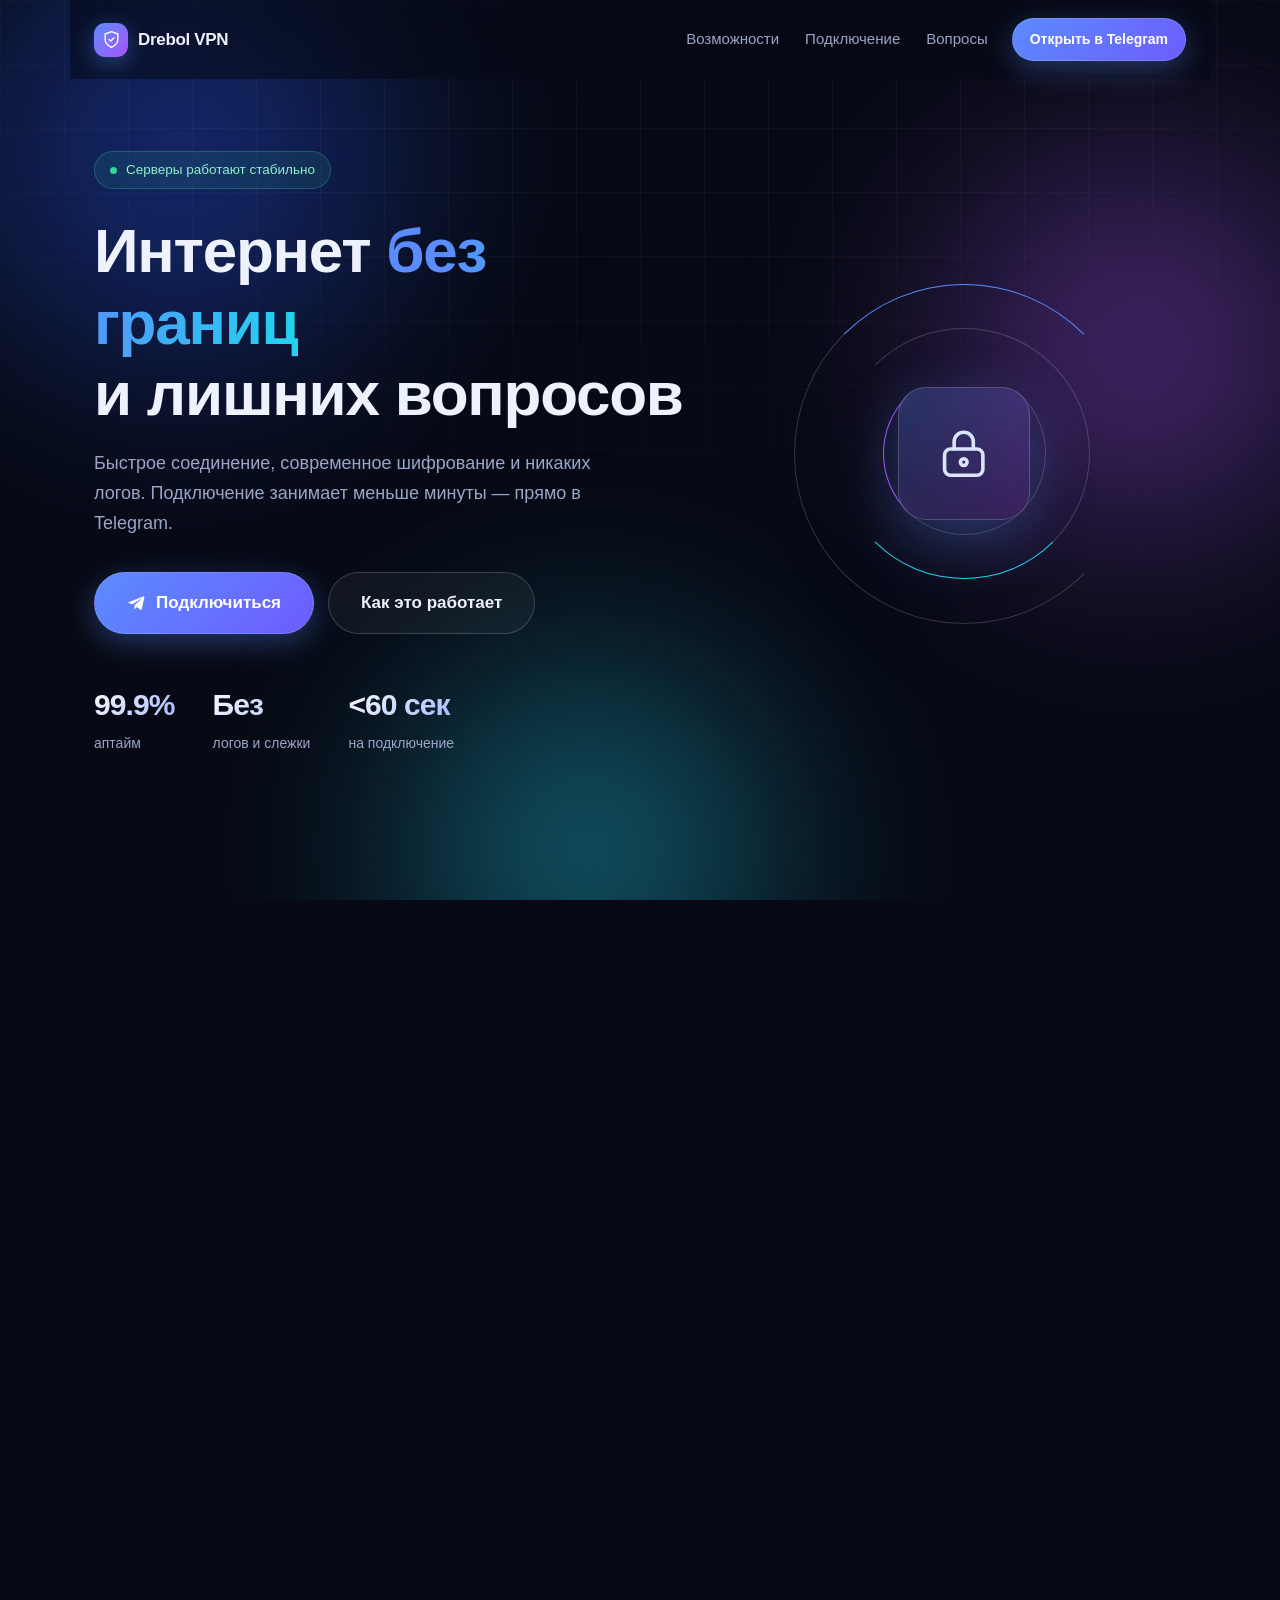
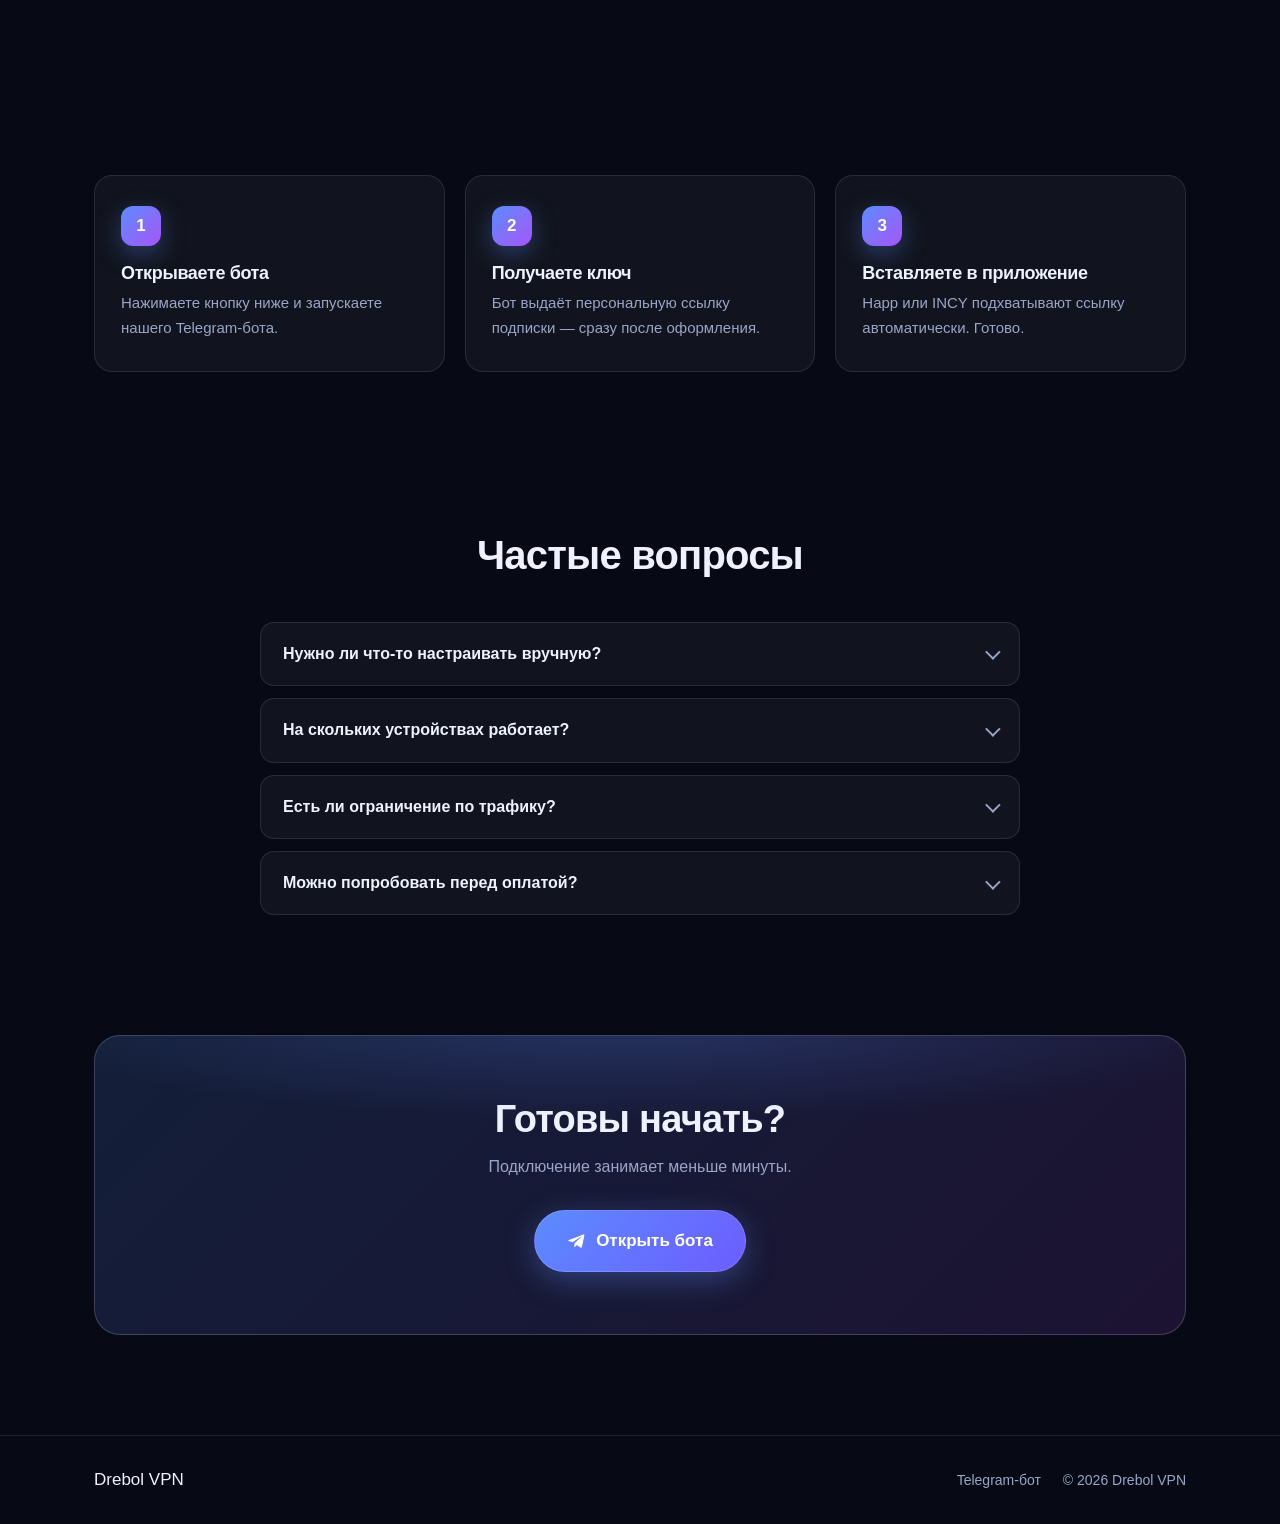
==== site/index.html @ 860ee82a "Add files via upload" ====
<!DOCTYPE html>
<html lang="ru">
<head>
<meta charset="UTF-8">
<meta name="viewport" content="width=device-width, initial-scale=1">
<title>Drebol VPN</title>
<meta name="description" content="Быстрый и безопасный VPN. Подключение за минуту, без логов и ограничений скорости.">
<meta name="theme-color" content="#070a14">
<meta property="og:title" content="Drebol VPN">
<meta property="og:description" content="Быстрый и безопасный VPN. Подключение за минуту.">
<meta property="og:type" content="website">
<link rel="preconnect" href="https://fonts.googleapis.com">
<link rel="stylesheet" href="style.css">
</head>
<body>

<div class="aurora" aria-hidden="true">
  <span class="blob b1"></span>
  <span class="blob b2"></span>
  <span class="blob b3"></span>
  <div class="grid-overlay"></div>
</div>

<header class="nav">
  <a class="brand" href="#top">
    <span class="brand-mark" aria-hidden="true">
      <svg viewBox="0 0 24 24" fill="none" stroke="currentColor" stroke-width="1.8" stroke-linecap="round" stroke-linejoin="round">
        <path d="M12 22s8-4 8-10V5l-8-3-8 3v7c0 6 8 10 8 10z"/>
        <path d="M9 12l2 2 4-4"/>
      </svg>
    </span>
    <span class="brand-name" data-cfg="siteName">Drebol VPN</span>
  </a>
  <nav class="nav-links">
    <a href="#features">Возможности</a>
    <a href="#how">Подключение</a>
    <a href="#faq">Вопросы</a>
  </nav>
  <a class="btn btn-sm" data-bot-link href="#" rel="noopener">Открыть в Telegram</a>
</header>

<main id="top">

  <section class="hero">
    <div class="hero-inner reveal">
      <span class="pill">
        <span class="dot"></span>
        Серверы работают стабильно
      </span>

      <h1>
        Интернет <span class="grad">без границ</span><br>
        и лишних вопросов
      </h1>

      <p class="lead">
        Быстрое соединение, современное шифрование и никаких логов.
        Подключение занимает меньше минуты — прямо в Telegram.
      </p>

      <div class="cta-row">
        <a class="btn btn-lg" data-bot-link href="#" rel="noopener">
          <svg class="tg" viewBox="0 0 24 24" fill="currentColor" aria-hidden="true">
            <path d="M21.9 4.3 18.8 19c-.2 1-.9 1.3-1.7.8l-4.7-3.5-2.3 2.2c-.3.3-.5.5-1 .5l.4-4.9 8.9-8c.4-.3-.1-.5-.6-.2L6.9 13 2.3 11.5c-1-.3-1-1 .2-1.5l18-7c.8-.3 1.6.2 1.4 1.3z"/>
          </svg>
          Подключиться
        </a>
        <a class="btn btn-ghost btn-lg" href="#how">Как это работает</a>
      </div>

      <div class="stats">
        <div class="stat">
          <b data-count="99.9" data-suffix="%">0%</b>
          <span>аптайм</span>
        </div>
        <div class="stat">
          <b data-count="0" data-suffix="" data-text="Без">Без</b>
          <span>логов и слежки</span>
        </div>
        <div class="stat">
          <b data-count="60" data-prefix="&lt;" data-suffix=" сек">0</b>
          <span>на подключение</span>
        </div>
      </div>
    </div>

    <div class="hero-visual reveal" aria-hidden="true">
      <div class="orb">
        <div class="ring r1"></div>
        <div class="ring r2"></div>
        <div class="ring r3"></div>
        <div class="core">
          <svg viewBox="0 0 24 24" fill="none" stroke="currentColor" stroke-width="1.5" stroke-linecap="round" stroke-linejoin="round">
            <rect x="4" y="10" width="16" height="11" rx="2.5"/>
            <path d="M8 10V7a4 4 0 0 1 8 0v3"/>
            <circle cx="12" cy="15.5" r="1.4"/>
          </svg>
        </div>
      </div>
    </div>
  </section>

  <section id="features" class="section">
    <h2 class="reveal">Почему выбирают нас</h2>
    <p class="section-sub reveal">Всё, что нужно от VPN — и ничего лишнего.</p>

    <div class="cards">
      <article class="card reveal">
        <div class="ic ic-bolt">
          <svg viewBox="0 0 24 24" fill="none" stroke="currentColor" stroke-width="1.7" stroke-linecap="round" stroke-linejoin="round"><path d="M13 2 4.5 13.5H11l-1 8.5 8.5-11.5H12l1-8.5z"/></svg>
        </div>
        <h3>Высокая скорость</h3>
        <p>Современный протокол и незагруженные каналы. Видео в 4K и звонки без фризов.</p>
      </article>

      <article class="card reveal">
        <div class="ic ic-shield">
          <svg viewBox="0 0 24 24" fill="none" stroke="currentColor" stroke-width="1.7" stroke-linecap="round" stroke-linejoin="round"><path d="M12 22s8-4 8-10V5l-8-3-8 3v7c0 6 8 10 8 10z"/></svg>
        </div>
        <h3>Надёжное шифрование</h3>
        <p>Трафик защищён от провайдера и владельцев публичных Wi-Fi сетей.</p>
      </article>

      <article class="card reveal">
        <div class="ic ic-eye">
          <svg viewBox="0 0 24 24" fill="none" stroke="currentColor" stroke-width="1.7" stroke-linecap="round" stroke-linejoin="round"><path d="M2 12s3.6-7 10-7 10 7 10 7-3.6 7-10 7-10-7-10-7z"/><circle cx="12" cy="12" r="3"/><path d="M3 3l18 18"/></svg>
        </div>
        <h3>Без логов</h3>
        <p>Мы не храним историю посещений и не передаём данные третьим лицам.</p>
      </article>

      <article class="card reveal">
        <div class="ic ic-devices">
          <svg viewBox="0 0 24 24" fill="none" stroke="currentColor" stroke-width="1.7" stroke-linecap="round" stroke-linejoin="round"><rect x="2" y="4" width="14" height="10" rx="2"/><rect x="17" y="8" width="5" height="12" rx="1.5"/><path d="M6 18h6"/></svg>
        </div>
        <h3>Любые устройства</h3>
        <p>iOS, Android, Windows и macOS. Одна подписка — все ваши гаджеты.</p>
      </article>

      <article class="card reveal">
        <div class="ic ic-globe">
          <svg viewBox="0 0 24 24" fill="none" stroke="currentColor" stroke-width="1.7" stroke-linecap="round" stroke-linejoin="round"><circle cx="12" cy="12" r="9"/><path d="M3 12h18M12 3c2.5 3 2.5 15 0 18M12 3c-2.5 3-2.5 15 0 18"/></svg>
        </div>
        <h3>Доступ к сервисам</h3>
        <p>Привычные сайты и приложения работают так, как должны работать.</p>
      </article>

      <article class="card reveal">
        <div class="ic ic-chat">
          <svg viewBox="0 0 24 24" fill="none" stroke="currentColor" stroke-width="1.7" stroke-linecap="round" stroke-linejoin="round"><path d="M21 12a8 8 0 0 1-11.6 7.1L3 21l1.9-6.4A8 8 0 1 1 21 12z"/></svg>
        </div>
        <h3>Живая поддержка</h3>
        <p>Пишите прямо в бот — отвечаем быстро и по делу, без роботов.</p>
      </article>
    </div>
  </section>

  <section id="how" class="section">
    <h2 class="reveal">Три шага до подключения</h2>
    <p class="section-sub reveal">Ничего настраивать вручную не придётся.</p>

    <ol class="steps">
      <li class="step reveal">
        <span class="num">1</span>
        <h3>Открываете бота</h3>
        <p>Нажимаете кнопку ниже и запускаете нашего Telegram-бота.</p>
      </li>
      <li class="step reveal">
        <span class="num">2</span>
        <h3>Получаете ключ</h3>
        <p>Бот выдаёт персональную ссылку подписки — сразу после оформления.</p>
      </li>
      <li class="step reveal">
        <span class="num">3</span>
        <h3>Вставляете в приложение</h3>
        <p>Happ или INCY подхватывают ссылку автоматически. Готово.</p>
      </li>
    </ol>
  </section>

  <section id="faq" class="section">
    <h2 class="reveal">Частые вопросы</h2>

    <div class="faq">
      <details class="reveal">
        <summary>Нужно ли что-то настраивать вручную?</summary>
        <p>Нет. Бот выдаёт готовую ссылку подписки — её достаточно вставить в приложение, остальное произойдёт само.</p>
      </details>
      <details class="reveal">
        <summary>На скольких устройствах работает?</summary>
        <p>Одна подписка работает на ваших устройствах одновременно — точное количество указано в боте при оформлении.</p>
      </details>
      <details class="reveal">
        <summary>Есть ли ограничение по трафику?</summary>
        <p>Актуальные условия по трафику и скорости всегда показаны в боте в разделе «Цены».</p>
      </details>
      <details class="reveal">
        <summary>Можно попробовать перед оплатой?</summary>
        <p>Да, доступен пробный период. Запросить его можно прямо в боте в пару нажатий.</p>
      </details>
    </div>
  </section>

  <section class="final reveal">
    <div class="final-card">
      <h2>Готовы начать?</h2>
      <p>Подключение занимает меньше минуты.</p>
      <a class="btn btn-lg" data-bot-link href="#" rel="noopener">
        <svg class="tg" viewBox="0 0 24 24" fill="currentColor" aria-hidden="true">
          <path d="M21.9 4.3 18.8 19c-.2 1-.9 1.3-1.7.8l-4.7-3.5-2.3 2.2c-.3.3-.5.5-1 .5l.4-4.9 8.9-8c.4-.3-.1-.5-.6-.2L6.9 13 2.3 11.5c-1-.3-1-1 .2-1.5l18-7c.8-.3 1.6.2 1.4 1.3z"/>
        </svg>
        Открыть бота
      </a>
    </div>
  </section>

</main>

<footer class="foot">
  <div class="foot-in">
    <span class="brand-name" data-cfg="siteName">Drebol VPN</span>
    <div class="foot-links">
      <a data-cfg-href="privacyUrl" data-hide-empty href="#">Политика конфиденциальности</a>
      <a data-cfg-href="termsUrl" data-hide-empty href="#">Пользовательское соглашение</a>
      <a data-bot-link href="#" rel="noopener">Telegram-бот</a>
    </div>
    <span class="copy">© <span id="year"></span> <span data-cfg="siteName">Drebol VPN</span></span>
  </div>
</footer>

<script src="config.js"></script>
<script src="app.js"></script>
</body>
</html>
---- site/style.css ----
/* Drebol VPN — визитная карточка. Без внешних зависимостей. */

:root{
  --bg:#070a14;
  --bg-2:#0b1020;
  --card:rgba(255,255,255,.045);
  --stroke:rgba(255,255,255,.10);
  --stroke-2:rgba(255,255,255,.18);
  --text:#eef2ff;
  --muted:#9aa6c7;
  --accent:#5b8cff;
  --accent-2:#22d3ee;
  --accent-3:#a855f7;
  --ok:#34d399;
  --radius:18px;
  --maxw:1140px;
}

*{box-sizing:border-box}
html{scroll-behavior:smooth}

body{
  margin:0;
  background:var(--bg);
  color:var(--text);
  font:16px/1.65 -apple-system,BlinkMacSystemFont,"Segoe UI",Roboto,"Helvetica Neue",Arial,sans-serif;
  -webkit-font-smoothing:antialiased;
  overflow-x:hidden;
}

a{color:inherit;text-decoration:none}
h1,h2,h3{line-height:1.15;margin:0;letter-spacing:-.02em}
p{margin:0}

/* ── Фон ─────────────────────────────────────────────────────────── */

.aurora{position:fixed;inset:0;z-index:0;overflow:hidden;pointer-events:none}

.blob{
  position:absolute;
  border-radius:50%;
  filter:blur(90px);
  opacity:.5;
  will-change:transform;
}
.b1{width:52vw;height:52vw;left:-12vw;top:-14vw;background:radial-gradient(circle,#2b5cff,transparent 68%);animation:drift1 22s ease-in-out infinite}
.b2{width:46vw;height:46vw;right:-12vw;top:6vh;background:radial-gradient(circle,#a855f7,transparent 68%);animation:drift2 27s ease-in-out infinite}
.b3{width:44vw;height:44vw;left:24vw;bottom:-18vw;background:radial-gradient(circle,#22d3ee,transparent 68%);animation:drift3 31s ease-in-out infinite}

@keyframes drift1{0%,100%{transform:translate(0,0) scale(1)}50%{transform:translate(7vw,5vh) scale(1.12)}}
@keyframes drift2{0%,100%{transform:translate(0,0) scale(1)}50%{transform:translate(-6vw,7vh) scale(1.08)}}
@keyframes drift3{0%,100%{transform:translate(0,0) scale(1)}50%{transform:translate(4vw,-6vh) scale(1.15)}}

.grid-overlay{
  position:absolute;inset:0;
  background-image:linear-gradient(rgba(255,255,255,.035) 1px,transparent 1px),
                   linear-gradient(90deg,rgba(255,255,255,.035) 1px,transparent 1px);
  background-size:64px 64px;
  mask-image:radial-gradient(ellipse 80% 60% at 50% 0%,#000 40%,transparent 100%);
  -webkit-mask-image:radial-gradient(ellipse 80% 60% at 50% 0%,#000 40%,transparent 100%);
}

/* ── Навигация ───────────────────────────────────────────────────── */

.nav{
  position:sticky;top:0;z-index:50;
  display:flex;align-items:center;gap:24px;
  max-width:var(--maxw);margin:0 auto;
  padding:18px 24px;
  backdrop-filter:blur(14px);
  -webkit-backdrop-filter:blur(14px);
}
.nav::after{
  content:"";position:absolute;inset:0;z-index:-1;
  background:rgba(7,10,20,.55);
  border-bottom:1px solid transparent;
  transition:border-color .3s,background .3s;
}
.nav.stuck::after{border-bottom-color:var(--stroke);background:rgba(7,10,20,.82)}

.brand{display:flex;align-items:center;gap:10px;font-weight:700;letter-spacing:-.02em}
.brand-mark{
  display:grid;place-items:center;width:34px;height:34px;border-radius:11px;
  background:linear-gradient(135deg,var(--accent),var(--accent-3));
  color:#fff;box-shadow:0 6px 22px rgba(91,140,255,.4);
}
.brand-mark svg{width:19px;height:19px}
.brand-name{font-size:17px}

.nav-links{display:flex;gap:26px;margin-left:auto;color:var(--muted);font-size:15px}
.nav-links a{position:relative;transition:color .2s}
.nav-links a:hover{color:var(--text)}
.nav-links a::after{
  content:"";position:absolute;left:0;right:100%;bottom:-6px;height:1.5px;
  background:linear-gradient(90deg,var(--accent),var(--accent-2));
  transition:right .28s cubic-bezier(.4,0,.2,1);
}
.nav-links a:hover::after{right:0}

/* ── Кнопки ──────────────────────────────────────────────────────── */

.btn{
  --shadow:0 8px 30px rgba(91,140,255,.35);
  display:inline-flex;align-items:center;justify-content:center;gap:10px;
  padding:12px 22px;border-radius:999px;
  background:linear-gradient(135deg,var(--accent),#6d5cff);
  color:#fff;font-weight:600;font-size:15px;
  border:1px solid rgba(255,255,255,.14);
  box-shadow:var(--shadow);
  cursor:pointer;
  transition:transform .22s cubic-bezier(.34,1.56,.64,1),box-shadow .22s,filter .22s;
  white-space:nowrap;
}
.btn:hover{transform:translateY(-2px);box-shadow:0 14px 40px rgba(91,140,255,.5);filter:brightness(1.06)}
.btn:active{transform:translateY(0) scale(.98)}
.btn-sm{padding:9px 17px;font-size:14px}
.btn-lg{padding:16px 32px;font-size:17px}
.btn .tg{width:19px;height:19px;flex:none}

.btn-ghost{
  background:var(--card);
  border:1px solid var(--stroke-2);
  box-shadow:none;
  color:var(--text);
}
.btn-ghost:hover{background:rgba(255,255,255,.09);box-shadow:none}

/* ── Hero ────────────────────────────────────────────────────────── */

main{position:relative;z-index:1}

.hero{
  max-width:var(--maxw);margin:0 auto;
  padding:72px 24px 90px;
  display:grid;grid-template-columns:1.15fr .85fr;gap:48px;align-items:center;
}

.pill{
  display:inline-flex;align-items:center;gap:9px;
  padding:7px 15px;border-radius:999px;
  background:rgba(52,211,153,.10);
  border:1px solid rgba(52,211,153,.28);
  color:#8ef0c8;font-size:13.5px;font-weight:500;
  margin-bottom:26px;
}
.dot{
  width:7px;height:7px;border-radius:50%;background:var(--ok);
  box-shadow:0 0 0 0 rgba(52,211,153,.6);
  animation:pulse 2.2s infinite;
}
@keyframes pulse{
  0%{box-shadow:0 0 0 0 rgba(52,211,153,.55)}
  70%{box-shadow:0 0 0 9px rgba(52,211,153,0)}
  100%{box-shadow:0 0 0 0 rgba(52,211,153,0)}
}

h1{font-size:clamp(38px,5.4vw,62px);font-weight:800;margin-bottom:20px}
.grad{
  background:linear-gradient(100deg,var(--accent) 10%,var(--accent-2) 50%,var(--accent-3) 90%);
  -webkit-background-clip:text;background-clip:text;color:transparent;
  background-size:200% auto;
  animation:shine 6s linear infinite;
}
@keyframes shine{to{background-position:200% center}}

.lead{color:var(--muted);font-size:18px;max-width:52ch;margin-bottom:34px}

.cta-row{display:flex;gap:14px;flex-wrap:wrap;margin-bottom:46px}

.stats{display:flex;gap:38px;flex-wrap:wrap}
.stat b{
  display:block;font-size:30px;font-weight:800;letter-spacing:-.03em;
  background:linear-gradient(135deg,#fff,#9fb4ff);
  -webkit-background-clip:text;background-clip:text;color:transparent;
}
.stat span{color:var(--muted);font-size:14px}

/* ── Hero-визуал ─────────────────────────────────────────────────── */

.hero-visual{display:grid;place-items:center}
.orb{position:relative;width:min(340px,74vw);aspect-ratio:1;display:grid;place-items:center}

.ring{
  position:absolute;inset:0;border-radius:50%;
  border:1px solid var(--stroke-2);
}
.r1{animation:spin 18s linear infinite;border-top-color:var(--accent);border-right-color:transparent}
.r2{inset:13%;animation:spin 13s linear infinite reverse;border-bottom-color:var(--accent-2);border-left-color:transparent}
.r3{inset:26%;animation:spin 22s linear infinite;border-left-color:var(--accent-3);border-top-color:transparent}
@keyframes spin{to{transform:rotate(360deg)}}

.core{
  width:39%;aspect-ratio:1;border-radius:28px;
  display:grid;place-items:center;
  background:linear-gradient(135deg,rgba(91,140,255,.28),rgba(168,85,247,.22));
  border:1px solid var(--stroke-2);
  backdrop-filter:blur(8px);-webkit-backdrop-filter:blur(8px);
  box-shadow:0 20px 60px rgba(91,140,255,.32);
  animation:float 5.5s ease-in-out infinite;
  color:#dbe4ff;
}
.core svg{width:44%;height:44%}
@keyframes float{0%,100%{transform:translateY(-7px)}50%{transform:translateY(7px)}}

/* ── Секции ──────────────────────────────────────────────────────── */

.section{max-width:var(--maxw);margin:0 auto;padding:80px 24px}
.section h2{font-size:clamp(28px,3.6vw,40px);font-weight:800;text-align:center}
.section-sub{color:var(--muted);text-align:center;margin-top:12px;margin-bottom:48px}

.cards{display:grid;grid-template-columns:repeat(auto-fit,minmax(290px,1fr));gap:20px}

.card{
  padding:28px 26px;border-radius:var(--radius);
  background:var(--card);
  border:1px solid var(--stroke);
  transition:transform .3s cubic-bezier(.34,1.3,.64,1),border-color .3s,background .3s;
  position:relative;overflow:hidden;
}
.card::before{
  content:"";position:absolute;inset:0;opacity:0;transition:opacity .35s;
  background:radial-gradient(420px circle at var(--mx,50%) var(--my,0%),rgba(91,140,255,.14),transparent 42%);
}
.card:hover{transform:translateY(-5px);border-color:var(--stroke-2);background:rgba(255,255,255,.065)}
.card:hover::before{opacity:1}
.card h3{font-size:18.5px;margin-bottom:9px}
.card p{color:var(--muted);font-size:15px}

.ic{
  width:46px;height:46px;border-radius:14px;
  display:grid;place-items:center;margin-bottom:18px;
  border:1px solid var(--stroke-2);
}
.ic svg{width:23px;height:23px}
.ic-bolt{background:rgba(251,191,36,.13);color:#fcd34d}
.ic-shield{background:rgba(52,211,153,.13);color:#6ee7b7}
.ic-eye{background:rgba(244,114,182,.13);color:#f9a8d4}
.ic-devices{background:rgba(91,140,255,.15);color:#93b4ff}
.ic-globe{background:rgba(34,211,238,.13);color:#67e8f9}
.ic-chat{background:rgba(168,85,247,.15);color:#d8b4fe}

/* ── Шаги ────────────────────────────────────────────────────────── */

.steps{
  list-style:none;padding:0;margin:0;
  display:grid;grid-template-columns:repeat(auto-fit,minmax(260px,1fr));gap:20px;
  counter-reset:s;
}
.step{
  padding:30px 26px;border-radius:var(--radius);
  background:var(--card);border:1px solid var(--stroke);
  position:relative;transition:transform .3s,border-color .3s;
}
.step:hover{transform:translateY(-4px);border-color:var(--stroke-2)}
.num{
  display:grid;place-items:center;
  width:40px;height:40px;border-radius:12px;margin-bottom:17px;
  background:linear-gradient(135deg,var(--accent),var(--accent-3));
  font-weight:800;font-size:17px;color:#fff;
  box-shadow:0 8px 24px rgba(91,140,255,.34);
}
.step h3{font-size:18px;margin-bottom:8px}
.step p{color:var(--muted);font-size:15px}

/* ── FAQ ─────────────────────────────────────────────────────────── */

.faq{max-width:760px;margin:44px auto 0;display:grid;gap:12px}
.faq details{
  border:1px solid var(--stroke);border-radius:14px;
  background:var(--card);overflow:hidden;
  transition:border-color .25s,background .25s;
}
.faq details[open]{border-color:var(--stroke-2);background:rgba(255,255,255,.06)}
.faq summary{
  cursor:pointer;list-style:none;padding:18px 22px;
  font-weight:600;font-size:16px;
  display:flex;align-items:center;justify-content:space-between;gap:16px;
}
.faq summary::-webkit-details-marker{display:none}
.faq summary::after{
  content:"";flex:none;width:9px;height:9px;
  border-right:2px solid var(--muted);border-bottom:2px solid var(--muted);
  transform:rotate(45deg) translateY(-2px);transition:transform .28s;
}
.faq details[open] summary::after{transform:rotate(225deg) translateY(-2px)}
.faq p{padding:0 22px 20px;color:var(--muted);font-size:15px}

/* ── Финальный блок ──────────────────────────────────────────────── */

.final{max-width:var(--maxw);margin:0 auto;padding:40px 24px 100px}
.final-card{
  text-align:center;padding:62px 28px;border-radius:26px;
  background:linear-gradient(135deg,rgba(91,140,255,.16),rgba(168,85,247,.13));
  border:1px solid var(--stroke-2);
  position:relative;overflow:hidden;
}
.final-card::after{
  content:"";position:absolute;inset:-40% -10% auto;height:70%;
  background:radial-gradient(ellipse at center,rgba(91,140,255,.22),transparent 68%);
  pointer-events:none;
}
.final-card h2{font-size:clamp(26px,3.4vw,38px);font-weight:800;margin-bottom:12px}
.final-card p{color:var(--muted);margin-bottom:30px}

/* ── Подвал ──────────────────────────────────────────────────────── */

.foot{border-top:1px solid var(--stroke);position:relative;z-index:1}
.foot-in{
  max-width:var(--maxw);margin:0 auto;padding:30px 24px;
  display:flex;align-items:center;gap:22px;flex-wrap:wrap;
}
.foot-links{display:flex;gap:22px;margin-left:auto;flex-wrap:wrap}
.foot-links a{color:var(--muted);font-size:14px;transition:color .2s}
.foot-links a:hover{color:var(--text)}
.copy{color:var(--muted);font-size:14px}

/* ── Появление при скролле ───────────────────────────────────────── */

.reveal{opacity:0;transform:translateY(22px);transition:opacity .7s cubic-bezier(.2,.7,.3,1),transform .7s cubic-bezier(.2,.7,.3,1)}
.reveal.in{opacity:1;transform:none}
.cards .card:nth-child(2),.steps .step:nth-child(2){transition-delay:.09s}
.cards .card:nth-child(3),.steps .step:nth-child(3){transition-delay:.18s}
.cards .card:nth-child(4){transition-delay:.09s}
.cards .card:nth-child(5){transition-delay:.18s}
.cards .card:nth-child(6){transition-delay:.27s}
.faq details:nth-child(2){transition-delay:.07s}
.faq details:nth-child(3){transition-delay:.14s}
.faq details:nth-child(4){transition-delay:.21s}

/* ── Адаптив ─────────────────────────────────────────────────────── */

@media (max-width:900px){
  .hero{grid-template-columns:1fr;padding-top:48px;gap:36px}
  .hero-visual{order:-1}
  .orb{width:min(260px,60vw)}
  .nav-links{display:none}
}

@media (max-width:560px){
  .nav{padding:14px 16px;gap:12px}
  .hero{padding:34px 18px 64px}
  .section{padding:60px 18px}
  .final{padding:24px 18px 76px}
  .stats{gap:24px}
  .stat b{font-size:25px}
  .cta-row .btn{flex:1 1 100%}
  .foot-in{flex-direction:column;align-items:flex-start;gap:14px}
  .foot-links{margin-left:0}
}

@media (prefers-reduced-motion:reduce){
  *,*::before,*::after{animation-duration:.01ms!important;animation-iteration-count:1!important;transition-duration:.01ms!important}
  .reveal{opacity:1;transform:none}
  html{scroll-behavior:auto}
}
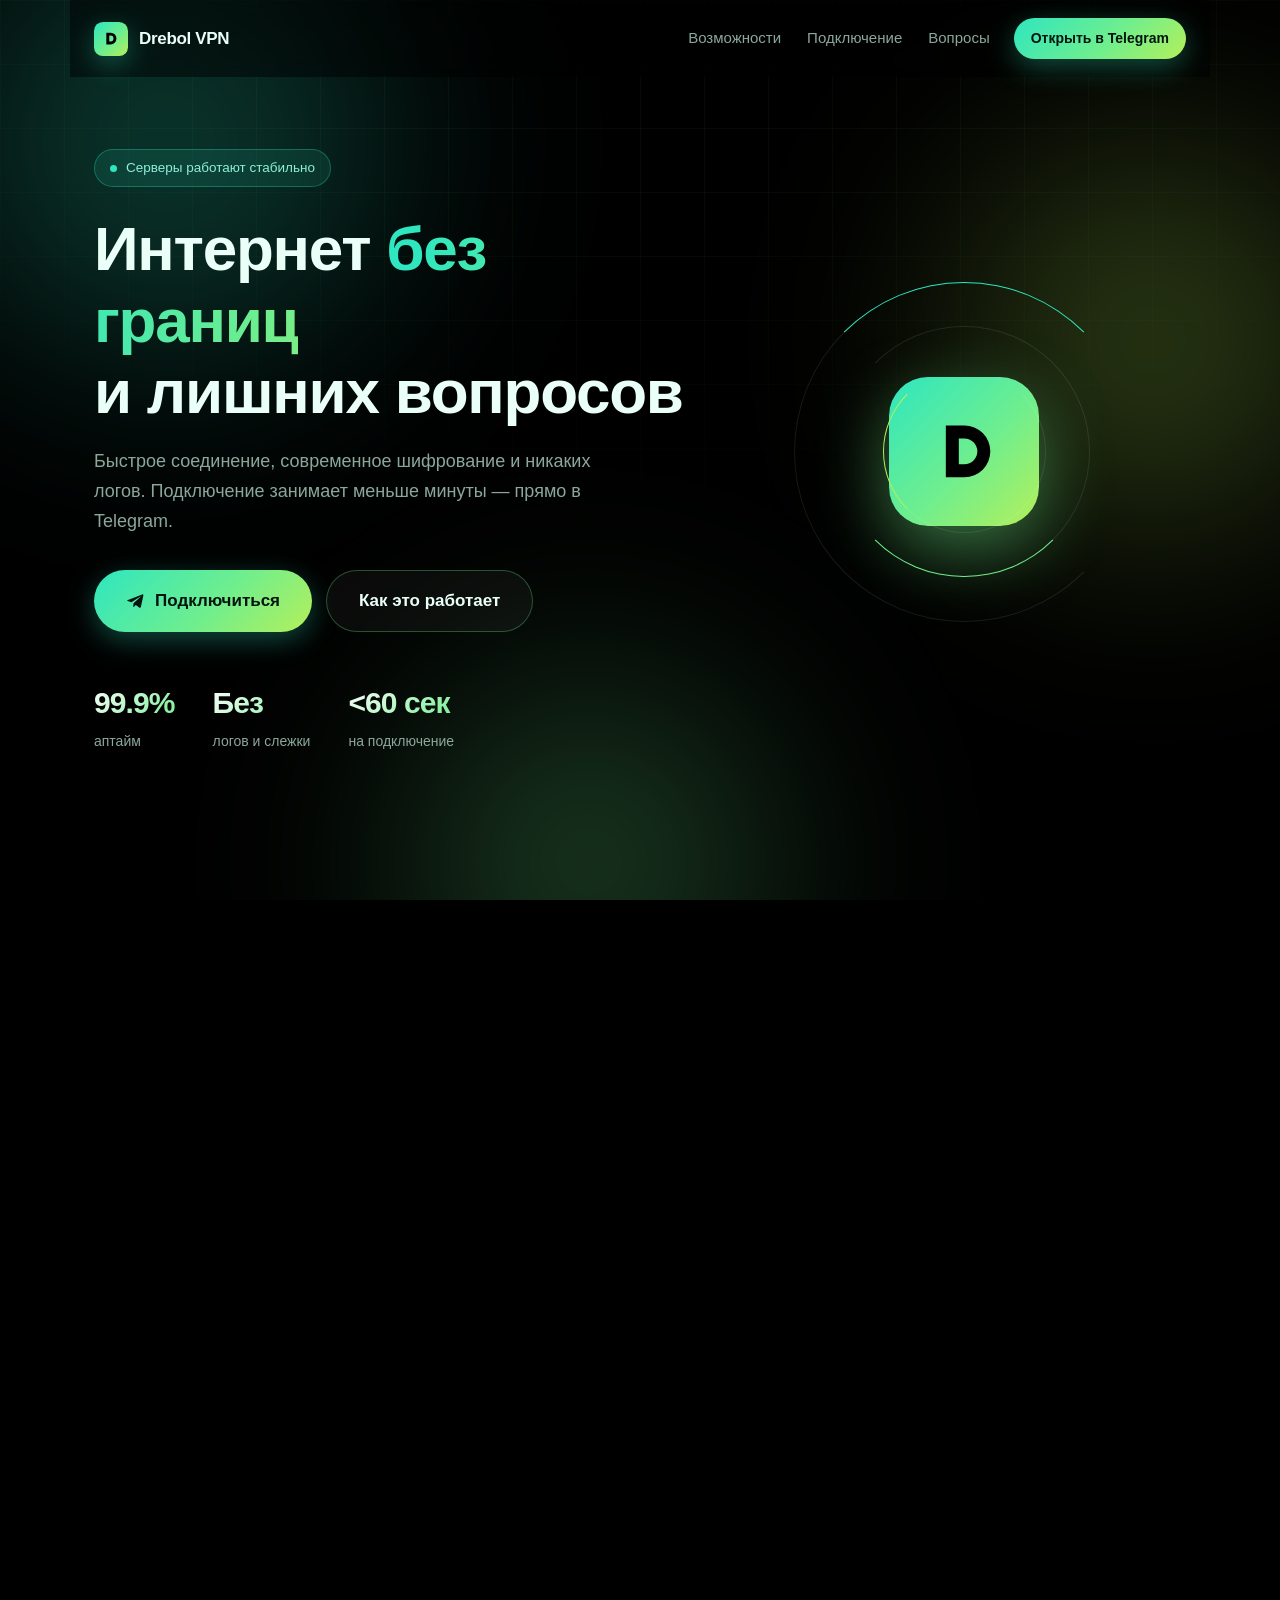
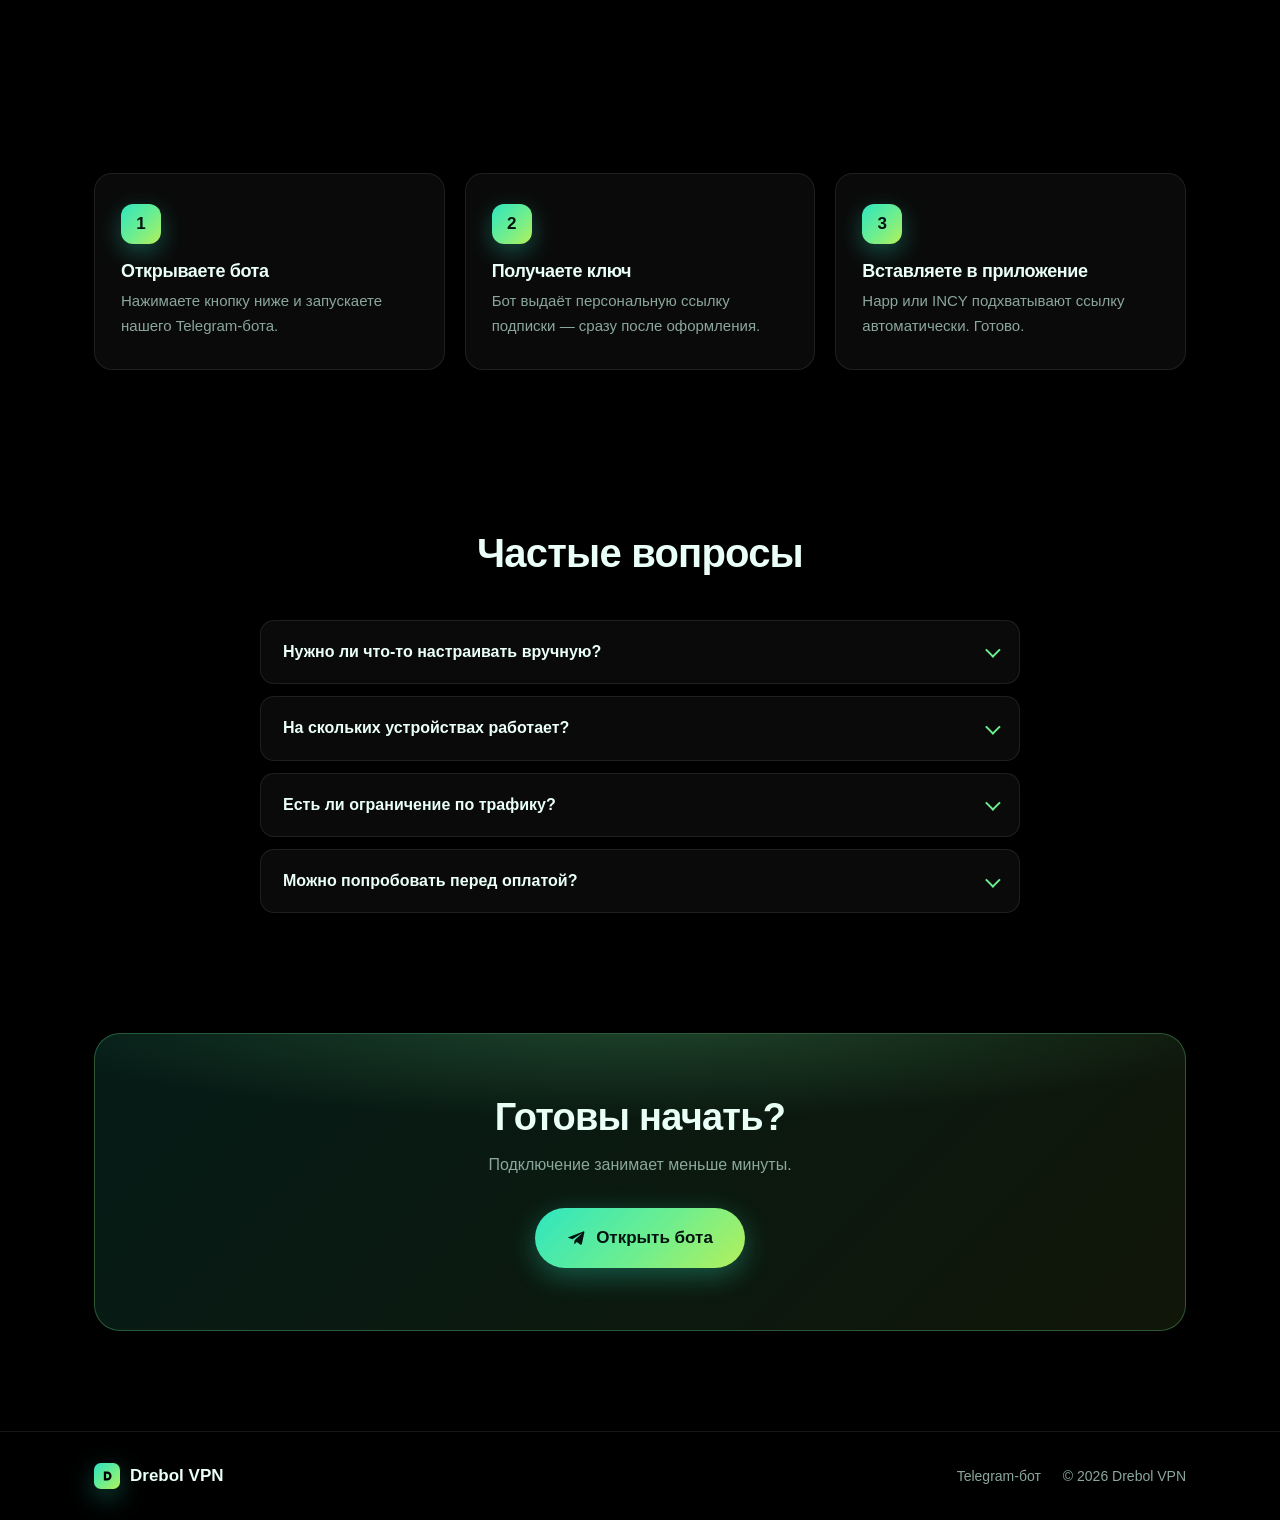
==== commit b92278ac: "Add files via upload" ====
--- a/site/index.html
+++ b/site/index.html
@@ -5,7 +5,8 @@
 <meta name="viewport" content="width=device-width, initial-scale=1">
 <title>Drebol VPN</title>
 <meta name="description" content="Быстрый и безопасный VPN. Подключение за минуту, без логов и ограничений скорости.">
-<meta name="theme-color" content="#070a14">
+<meta name="theme-color" content="#000000">
+<link rel="icon" href="favicon.svg" type="image/svg+xml">
 <meta property="og:title" content="Drebol VPN">
 <meta property="og:description" content="Быстрый и безопасный VPN. Подключение за минуту.">
 <meta property="og:type" content="website">
@@ -23,11 +24,8 @@
 
 <header class="nav">
   <a class="brand" href="#top">
-    <span class="brand-mark" aria-hidden="true">
-      <svg viewBox="0 0 24 24" fill="none" stroke="currentColor" stroke-width="1.8" stroke-linecap="round" stroke-linejoin="round">
-        <path d="M12 22s8-4 8-10V5l-8-3-8 3v7c0 6 8 10 8 10z"/>
-        <path d="M9 12l2 2 4-4"/>
-      </svg>
+    <span class="dmark brand-mark" aria-hidden="true">
+      <svg viewBox="0 0 100 100" fill="#000"><path fill-rule="evenodd" d="M30 22H50a28 28 0 0 1 0 56H30ZM44 36v28h6a14 14 0 0 0 0-28Z"/></svg>
     </span>
     <span class="brand-name" data-cfg="siteName">Drebol VPN</span>
   </a>
@@ -89,12 +87,8 @@
         <div class="ring r1"></div>
         <div class="ring r2"></div>
         <div class="ring r3"></div>
-        <div class="core">
-          <svg viewBox="0 0 24 24" fill="none" stroke="currentColor" stroke-width="1.5" stroke-linecap="round" stroke-linejoin="round">
-            <rect x="4" y="10" width="16" height="11" rx="2.5"/>
-            <path d="M8 10V7a4 4 0 0 1 8 0v3"/>
-            <circle cx="12" cy="15.5" r="1.4"/>
-          </svg>
+        <div class="dmark core">
+          <svg viewBox="0 0 100 100" fill="#000"><path fill-rule="evenodd" d="M30 22H50a28 28 0 0 1 0 56H30ZM44 36v28h6a14 14 0 0 0 0-28Z"/></svg>
         </div>
       </div>
     </div>
@@ -218,7 +212,10 @@
 
 <footer class="foot">
   <div class="foot-in">
-    <span class="brand-name" data-cfg="siteName">Drebol VPN</span>
+    <span class="foot-brand">
+      <span class="dmark" aria-hidden="true"><svg viewBox="0 0 100 100" fill="#000"><path fill-rule="evenodd" d="M30 22H50a28 28 0 0 1 0 56H30ZM44 36v28h6a14 14 0 0 0 0-28Z"/></svg></span>
+      <span class="brand-name" data-cfg="siteName">Drebol VPN</span>
+    </span>
     <div class="foot-links">
       <a data-cfg-href="privacyUrl" data-hide-empty href="#">Политика конфиденциальности</a>
       <a data-cfg-href="termsUrl" data-hide-empty href="#">Пользовательское соглашение</a>
--- a/site/style.css
+++ b/site/style.css
@@ -1,17 +1,24 @@
-/* Drebol VPN — визитная карточка. Без внешних зависимостей. */
+/* Drebol VPN — визитная карточка.
+   Палитра с логотипа: бирюза → лайм, чёрный знак на градиенте.
+   Без внешних зависимостей. */
 
 :root{
-  --bg:#070a14;
-  --bg-2:#0b1020;
-  --card:rgba(255,255,255,.045);
-  --stroke:rgba(255,255,255,.10);
-  --stroke-2:rgba(255,255,255,.18);
-  --text:#eef2ff;
-  --muted:#9aa6c7;
-  --accent:#5b8cff;
-  --accent-2:#22d3ee;
-  --accent-3:#a855f7;
-  --ok:#34d399;
+  --bg:#000000;
+  --bg-soft:#060907;
+  --card:rgba(255,255,255,.038);
+  --stroke:rgba(255,255,255,.085);
+  --stroke-2:rgba(111,238,142,.30);
+  --text:#eafff7;
+  --muted:#8ba79b;
+
+  --teal:#2ee6c0;
+  --green:#6fee8e;
+  --lime:#b4f05a;
+
+  --brand:linear-gradient(135deg,var(--teal) 0%,var(--green) 55%,var(--lime) 100%);
+  --glow:rgba(46,230,192,.32);
+  --glow-strong:rgba(111,238,142,.46);
+
   --radius:18px;
   --maxw:1140px;
 }
@@ -32,6 +39,19 @@
 h1,h2,h3{line-height:1.15;margin:0;letter-spacing:-.02em}
 p{margin:0}
 
+/* ── Знак «D» с логотипа ─────────────────────────────────────────── */
+
+.dmark{
+  display:grid;place-items:center;
+  border-radius:26%;
+  background:var(--brand);
+  box-shadow:0 8px 26px var(--glow);
+  flex:none;
+}
+.dmark svg{width:62%;height:62%;display:block}
+
+.brand-mark{width:34px;height:34px}
+
 /* ── Фон ─────────────────────────────────────────────────────────── */
 
 .aurora{position:fixed;inset:0;z-index:0;overflow:hidden;pointer-events:none}
@@ -39,13 +59,13 @@
 .blob{
   position:absolute;
   border-radius:50%;
-  filter:blur(90px);
-  opacity:.5;
+  filter:blur(100px);
+  opacity:.34;
   will-change:transform;
 }
-.b1{width:52vw;height:52vw;left:-12vw;top:-14vw;background:radial-gradient(circle,#2b5cff,transparent 68%);animation:drift1 22s ease-in-out infinite}
-.b2{width:46vw;height:46vw;right:-12vw;top:6vh;background:radial-gradient(circle,#a855f7,transparent 68%);animation:drift2 27s ease-in-out infinite}
-.b3{width:44vw;height:44vw;left:24vw;bottom:-18vw;background:radial-gradient(circle,#22d3ee,transparent 68%);animation:drift3 31s ease-in-out infinite}
+.b1{width:52vw;height:52vw;left:-13vw;top:-15vw;background:radial-gradient(circle,#2ee6c0,transparent 68%);animation:drift1 22s ease-in-out infinite}
+.b2{width:46vw;height:46vw;right:-13vw;top:5vh;background:radial-gradient(circle,#b4f05a,transparent 68%);animation:drift2 27s ease-in-out infinite}
+.b3{width:44vw;height:44vw;left:24vw;bottom:-19vw;background:radial-gradient(circle,#6fee8e,transparent 68%);animation:drift3 31s ease-in-out infinite}
 
 @keyframes drift1{0%,100%{transform:translate(0,0) scale(1)}50%{transform:translate(7vw,5vh) scale(1.12)}}
 @keyframes drift2{0%,100%{transform:translate(0,0) scale(1)}50%{transform:translate(-6vw,7vh) scale(1.08)}}
@@ -53,8 +73,8 @@
 
 .grid-overlay{
   position:absolute;inset:0;
-  background-image:linear-gradient(rgba(255,255,255,.035) 1px,transparent 1px),
-                   linear-gradient(90deg,rgba(255,255,255,.035) 1px,transparent 1px);
+  background-image:linear-gradient(rgba(111,238,142,.045) 1px,transparent 1px),
+                   linear-gradient(90deg,rgba(111,238,142,.045) 1px,transparent 1px);
   background-size:64px 64px;
   mask-image:radial-gradient(ellipse 80% 60% at 50% 0%,#000 40%,transparent 100%);
   -webkit-mask-image:radial-gradient(ellipse 80% 60% at 50% 0%,#000 40%,transparent 100%);
@@ -72,19 +92,13 @@
 }
 .nav::after{
   content:"";position:absolute;inset:0;z-index:-1;
-  background:rgba(7,10,20,.55);
+  background:rgba(0,0,0,.5);
   border-bottom:1px solid transparent;
   transition:border-color .3s,background .3s;
 }
-.nav.stuck::after{border-bottom-color:var(--stroke);background:rgba(7,10,20,.82)}
-
-.brand{display:flex;align-items:center;gap:10px;font-weight:700;letter-spacing:-.02em}
-.brand-mark{
-  display:grid;place-items:center;width:34px;height:34px;border-radius:11px;
-  background:linear-gradient(135deg,var(--accent),var(--accent-3));
-  color:#fff;box-shadow:0 6px 22px rgba(91,140,255,.4);
-}
-.brand-mark svg{width:19px;height:19px}
+.nav.stuck::after{border-bottom-color:var(--stroke);background:rgba(0,0,0,.85)}
+
+.brand{display:flex;align-items:center;gap:11px;font-weight:700;letter-spacing:-.02em}
 .brand-name{font-size:17px}
 
 .nav-links{display:flex;gap:26px;margin-left:auto;color:var(--muted);font-size:15px}
@@ -92,7 +106,7 @@
 .nav-links a:hover{color:var(--text)}
 .nav-links a::after{
   content:"";position:absolute;left:0;right:100%;bottom:-6px;height:1.5px;
-  background:linear-gradient(90deg,var(--accent),var(--accent-2));
+  background:var(--brand);
   transition:right .28s cubic-bezier(.4,0,.2,1);
 }
 .nav-links a:hover::after{right:0}
@@ -100,18 +114,17 @@
 /* ── Кнопки ──────────────────────────────────────────────────────── */
 
 .btn{
-  --shadow:0 8px 30px rgba(91,140,255,.35);
   display:inline-flex;align-items:center;justify-content:center;gap:10px;
   padding:12px 22px;border-radius:999px;
-  background:linear-gradient(135deg,var(--accent),#6d5cff);
-  color:#fff;font-weight:600;font-size:15px;
-  border:1px solid rgba(255,255,255,.14);
-  box-shadow:var(--shadow);
+  background:var(--brand);
+  color:#001410;font-weight:700;font-size:15px;
+  border:none;
+  box-shadow:0 8px 28px var(--glow);
   cursor:pointer;
   transition:transform .22s cubic-bezier(.34,1.56,.64,1),box-shadow .22s,filter .22s;
   white-space:nowrap;
 }
-.btn:hover{transform:translateY(-2px);box-shadow:0 14px 40px rgba(91,140,255,.5);filter:brightness(1.06)}
+.btn:hover{transform:translateY(-2px);box-shadow:0 14px 40px var(--glow-strong);filter:brightness(1.07)}
 .btn:active{transform:translateY(0) scale(.98)}
 .btn-sm{padding:9px 17px;font-size:14px}
 .btn-lg{padding:16px 32px;font-size:17px}
@@ -122,8 +135,9 @@
   border:1px solid var(--stroke-2);
   box-shadow:none;
   color:var(--text);
-}
-.btn-ghost:hover{background:rgba(255,255,255,.09);box-shadow:none}
+  font-weight:600;
+}
+.btn-ghost:hover{background:rgba(111,238,142,.10);box-shadow:none;filter:none}
 
 /* ── Hero ────────────────────────────────────────────────────────── */
 
@@ -138,25 +152,24 @@
 .pill{
   display:inline-flex;align-items:center;gap:9px;
   padding:7px 15px;border-radius:999px;
-  background:rgba(52,211,153,.10);
-  border:1px solid rgba(52,211,153,.28);
-  color:#8ef0c8;font-size:13.5px;font-weight:500;
+  background:rgba(46,230,192,.10);
+  border:1px solid rgba(46,230,192,.30);
+  color:#8ff0d8;font-size:13.5px;font-weight:500;
   margin-bottom:26px;
 }
 .dot{
-  width:7px;height:7px;border-radius:50%;background:var(--ok);
-  box-shadow:0 0 0 0 rgba(52,211,153,.6);
+  width:7px;height:7px;border-radius:50%;background:var(--teal);
   animation:pulse 2.2s infinite;
 }
 @keyframes pulse{
-  0%{box-shadow:0 0 0 0 rgba(52,211,153,.55)}
-  70%{box-shadow:0 0 0 9px rgba(52,211,153,0)}
-  100%{box-shadow:0 0 0 0 rgba(52,211,153,0)}
+  0%{box-shadow:0 0 0 0 rgba(46,230,192,.6)}
+  70%{box-shadow:0 0 0 9px rgba(46,230,192,0)}
+  100%{box-shadow:0 0 0 0 rgba(46,230,192,0)}
 }
 
 h1{font-size:clamp(38px,5.4vw,62px);font-weight:800;margin-bottom:20px}
 .grad{
-  background:linear-gradient(100deg,var(--accent) 10%,var(--accent-2) 50%,var(--accent-3) 90%);
+  background:linear-gradient(100deg,var(--teal) 5%,var(--green) 45%,var(--lime) 85%);
   -webkit-background-clip:text;background-clip:text;color:transparent;
   background-size:200% auto;
   animation:shine 6s linear infinite;
@@ -170,7 +183,7 @@
 .stats{display:flex;gap:38px;flex-wrap:wrap}
 .stat b{
   display:block;font-size:30px;font-weight:800;letter-spacing:-.03em;
-  background:linear-gradient(135deg,#fff,#9fb4ff);
+  background:linear-gradient(135deg,#fff,var(--green));
   -webkit-background-clip:text;background-clip:text;color:transparent;
 }
 .stat span{color:var(--muted);font-size:14px}
@@ -180,26 +193,17 @@
 .hero-visual{display:grid;place-items:center}
 .orb{position:relative;width:min(340px,74vw);aspect-ratio:1;display:grid;place-items:center}
 
-.ring{
-  position:absolute;inset:0;border-radius:50%;
-  border:1px solid var(--stroke-2);
-}
-.r1{animation:spin 18s linear infinite;border-top-color:var(--accent);border-right-color:transparent}
-.r2{inset:13%;animation:spin 13s linear infinite reverse;border-bottom-color:var(--accent-2);border-left-color:transparent}
-.r3{inset:26%;animation:spin 22s linear infinite;border-left-color:var(--accent-3);border-top-color:transparent}
+.ring{position:absolute;inset:0;border-radius:50%;border:1px solid rgba(255,255,255,.09)}
+.r1{animation:spin 18s linear infinite;border-top-color:var(--teal);border-right-color:transparent}
+.r2{inset:13%;animation:spin 13s linear infinite reverse;border-bottom-color:var(--green);border-left-color:transparent}
+.r3{inset:26%;animation:spin 22s linear infinite;border-left-color:var(--lime);border-top-color:transparent}
 @keyframes spin{to{transform:rotate(360deg)}}
 
 .core{
-  width:39%;aspect-ratio:1;border-radius:28px;
-  display:grid;place-items:center;
-  background:linear-gradient(135deg,rgba(91,140,255,.28),rgba(168,85,247,.22));
-  border:1px solid var(--stroke-2);
-  backdrop-filter:blur(8px);-webkit-backdrop-filter:blur(8px);
-  box-shadow:0 20px 60px rgba(91,140,255,.32);
+  width:44%;aspect-ratio:1;
   animation:float 5.5s ease-in-out infinite;
-  color:#dbe4ff;
-}
-.core svg{width:44%;height:44%}
+  box-shadow:0 24px 70px var(--glow-strong);
+}
 @keyframes float{0%,100%{transform:translateY(-7px)}50%{transform:translateY(7px)}}
 
 /* ── Секции ──────────────────────────────────────────────────────── */
@@ -219,9 +223,9 @@
 }
 .card::before{
   content:"";position:absolute;inset:0;opacity:0;transition:opacity .35s;
-  background:radial-gradient(420px circle at var(--mx,50%) var(--my,0%),rgba(91,140,255,.14),transparent 42%);
-}
-.card:hover{transform:translateY(-5px);border-color:var(--stroke-2);background:rgba(255,255,255,.065)}
+  background:radial-gradient(420px circle at var(--mx,50%) var(--my,0%),rgba(111,238,142,.13),transparent 42%);
+}
+.card:hover{transform:translateY(-5px);border-color:var(--stroke-2);background:rgba(255,255,255,.06)}
 .card:hover::before{opacity:1}
 .card h3{font-size:18.5px;margin-bottom:9px}
 .card p{color:var(--muted);font-size:15px}
@@ -229,22 +233,22 @@
 .ic{
   width:46px;height:46px;border-radius:14px;
   display:grid;place-items:center;margin-bottom:18px;
-  border:1px solid var(--stroke-2);
+  background:rgba(46,230,192,.10);
+  border:1px solid rgba(111,238,142,.22);
 }
 .ic svg{width:23px;height:23px}
-.ic-bolt{background:rgba(251,191,36,.13);color:#fcd34d}
-.ic-shield{background:rgba(52,211,153,.13);color:#6ee7b7}
-.ic-eye{background:rgba(244,114,182,.13);color:#f9a8d4}
-.ic-devices{background:rgba(91,140,255,.15);color:#93b4ff}
-.ic-globe{background:rgba(34,211,238,.13);color:#67e8f9}
-.ic-chat{background:rgba(168,85,247,.15);color:#d8b4fe}
+.ic-bolt{color:#8ff0d0}
+.ic-shield{color:#6fee8e}
+.ic-eye{color:#a6f07e}
+.ic-devices{color:#2ee6c0}
+.ic-globe{color:#b4f05a}
+.ic-chat{color:#7cefa4}
 
 /* ── Шаги ────────────────────────────────────────────────────────── */
 
 .steps{
   list-style:none;padding:0;margin:0;
   display:grid;grid-template-columns:repeat(auto-fit,minmax(260px,1fr));gap:20px;
-  counter-reset:s;
 }
 .step{
   padding:30px 26px;border-radius:var(--radius);
@@ -255,9 +259,9 @@
 .num{
   display:grid;place-items:center;
   width:40px;height:40px;border-radius:12px;margin-bottom:17px;
-  background:linear-gradient(135deg,var(--accent),var(--accent-3));
-  font-weight:800;font-size:17px;color:#fff;
-  box-shadow:0 8px 24px rgba(91,140,255,.34);
+  background:var(--brand);
+  font-weight:800;font-size:17px;color:#001410;
+  box-shadow:0 8px 24px var(--glow);
 }
 .step h3{font-size:18px;margin-bottom:8px}
 .step p{color:var(--muted);font-size:15px}
@@ -270,7 +274,7 @@
   background:var(--card);overflow:hidden;
   transition:border-color .25s,background .25s;
 }
-.faq details[open]{border-color:var(--stroke-2);background:rgba(255,255,255,.06)}
+.faq details[open]{border-color:var(--stroke-2);background:rgba(111,238,142,.05)}
 .faq summary{
   cursor:pointer;list-style:none;padding:18px 22px;
   font-weight:600;font-size:16px;
@@ -279,7 +283,7 @@
 .faq summary::-webkit-details-marker{display:none}
 .faq summary::after{
   content:"";flex:none;width:9px;height:9px;
-  border-right:2px solid var(--muted);border-bottom:2px solid var(--muted);
+  border-right:2px solid var(--green);border-bottom:2px solid var(--green);
   transform:rotate(45deg) translateY(-2px);transition:transform .28s;
 }
 .faq details[open] summary::after{transform:rotate(225deg) translateY(-2px)}
@@ -290,13 +294,13 @@
 .final{max-width:var(--maxw);margin:0 auto;padding:40px 24px 100px}
 .final-card{
   text-align:center;padding:62px 28px;border-radius:26px;
-  background:linear-gradient(135deg,rgba(91,140,255,.16),rgba(168,85,247,.13));
+  background:linear-gradient(135deg,rgba(46,230,192,.12),rgba(180,240,90,.09));
   border:1px solid var(--stroke-2);
   position:relative;overflow:hidden;
 }
 .final-card::after{
   content:"";position:absolute;inset:-40% -10% auto;height:70%;
-  background:radial-gradient(ellipse at center,rgba(91,140,255,.22),transparent 68%);
+  background:radial-gradient(ellipse at center,rgba(111,238,142,.20),transparent 68%);
   pointer-events:none;
 }
 .final-card h2{font-size:clamp(26px,3.4vw,38px);font-weight:800;margin-bottom:12px}
@@ -309,9 +313,11 @@
   max-width:var(--maxw);margin:0 auto;padding:30px 24px;
   display:flex;align-items:center;gap:22px;flex-wrap:wrap;
 }
+.foot-brand{display:flex;align-items:center;gap:10px;font-weight:700}
+.foot-brand .dmark{width:26px;height:26px}
 .foot-links{display:flex;gap:22px;margin-left:auto;flex-wrap:wrap}
 .foot-links a{color:var(--muted);font-size:14px;transition:color .2s}
-.foot-links a:hover{color:var(--text)}
+.foot-links a:hover{color:var(--green)}
 .copy{color:var(--muted);font-size:14px}
 
 /* ── Появление при скролле ───────────────────────────────────────── */
